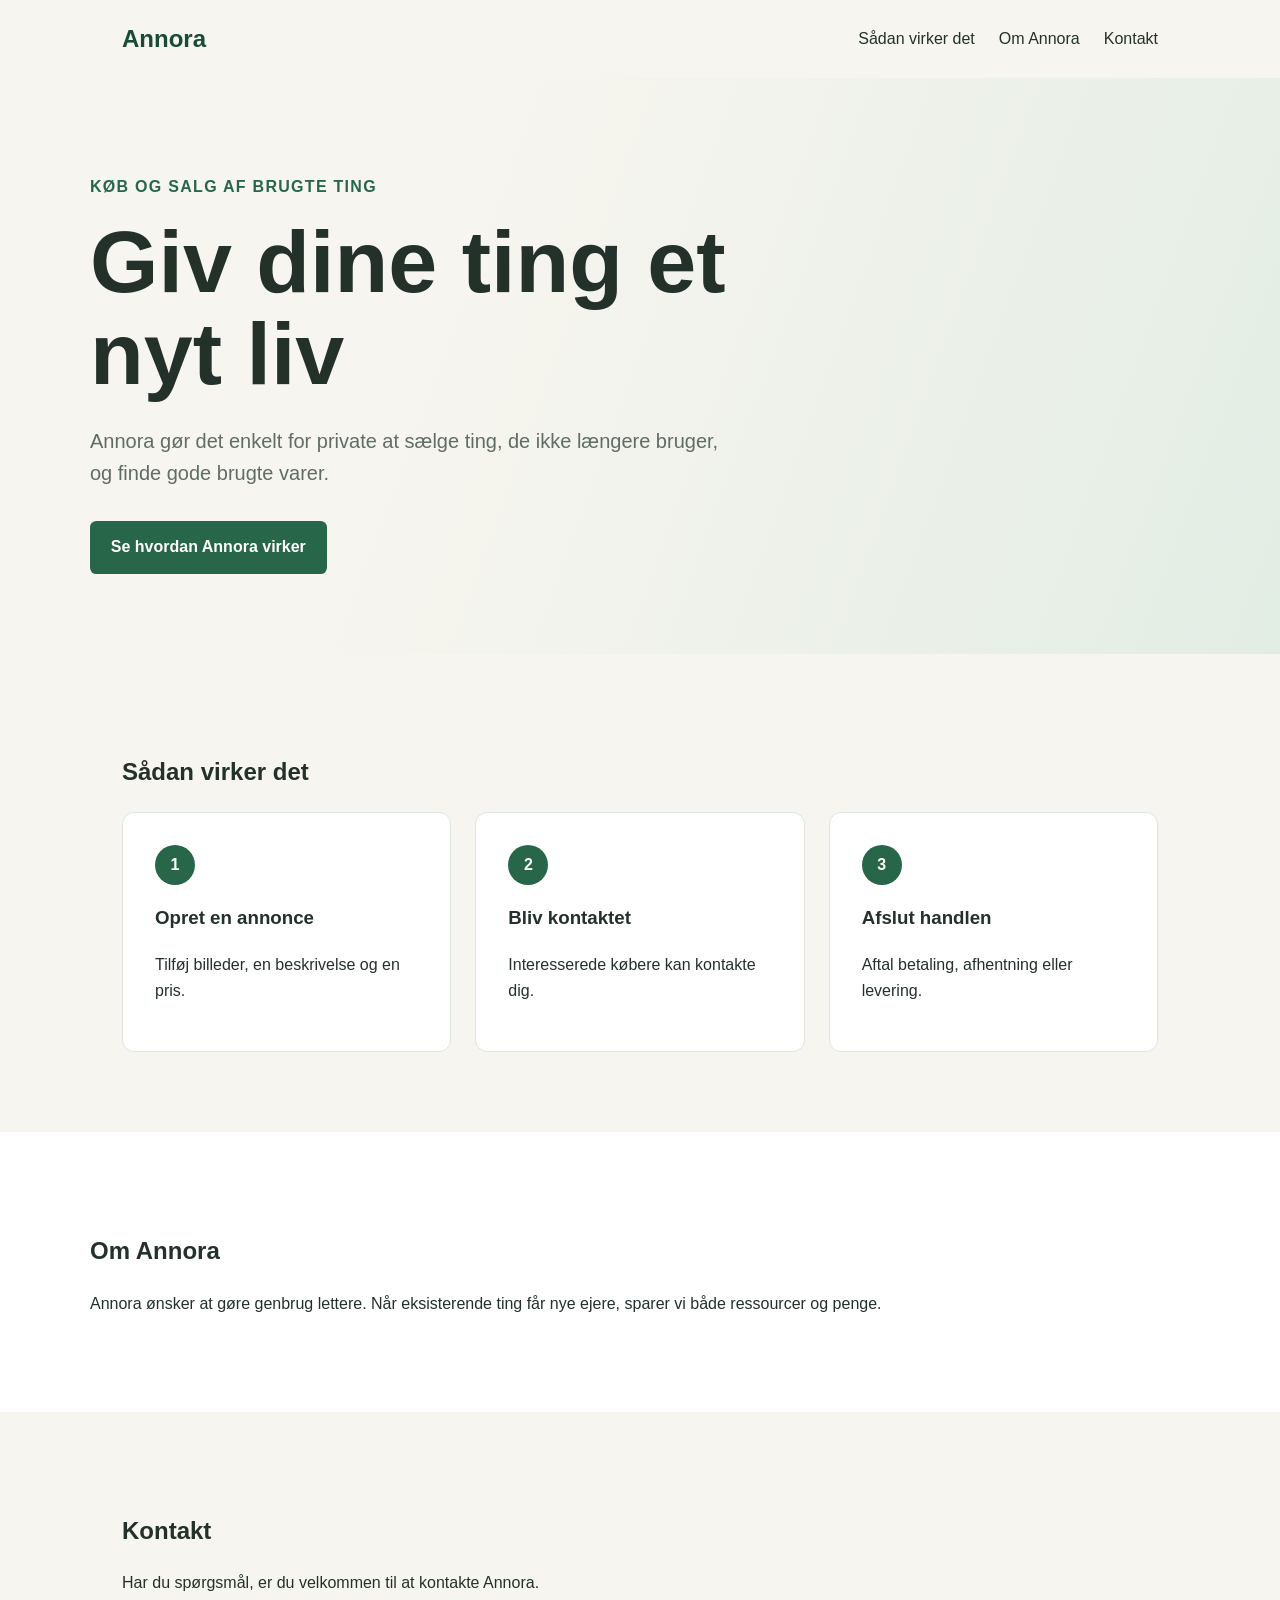
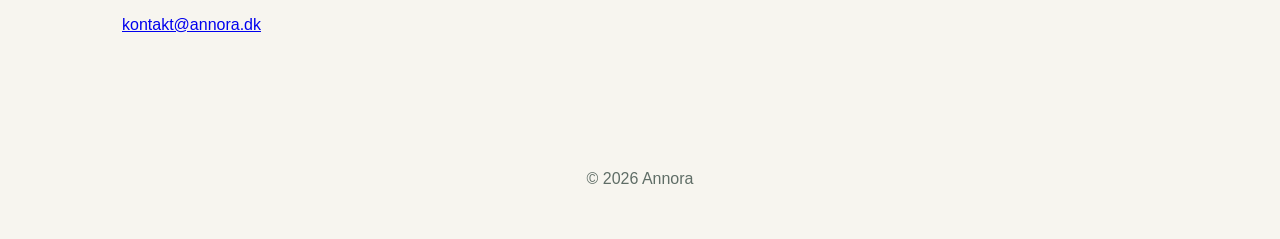
==== index.html @ 6b269a9b "Create initial Annora company website" ====
<!DOCTYPE html>
<html lang="da">
<head>
    <meta charset="utf-8">
    <meta name="viewport" content="width=device-width, initial-scale=1">
    <meta
        name="description"
        content="Annora hjælper private med at sælge og købe brugte ting."
    >

    <title>Annora – Giv tingene et nyt liv</title>

    <link rel="stylesheet" href="css/site.css">
    <script src="js/site.js" defer></script>
</head>

<body>
    <header class="site-header">
        <a class="logo" href="/">Annora</a>

        <nav aria-label="Hovednavigation">
            <a href="#how-it-works">Sådan virker det</a>
            <a href="#about">Om Annora</a>
            <a href="#contact">Kontakt</a>
        </nav>
    </header>

    <main>
        <section class="hero">
            <div>
                <p class="eyebrow">Køb og salg af brugte ting</p>

                <h1>Giv dine ting et nyt liv</h1>

                <p class="hero-text">
                    Annora gør det enkelt for private at sælge ting,
                    de ikke længere bruger, og finde gode brugte varer.
                </p>

                <a class="button" href="#how-it-works">
                    Se hvordan Annora virker
                </a>
            </div>
        </section>

        <section id="how-it-works" class="content-section">
            <h2>Sådan virker det</h2>

            <div class="steps">
                <article>
                    <span>1</span>
                    <h3>Opret en annonce</h3>
                    <p>Tilføj billeder, en beskrivelse og en pris.</p>
                </article>

                <article>
                    <span>2</span>
                    <h3>Bliv kontaktet</h3>
                    <p>Interesserede købere kan kontakte dig.</p>
                </article>

                <article>
                    <span>3</span>
                    <h3>Afslut handlen</h3>
                    <p>Aftal betaling, afhentning eller levering.</p>
                </article>
            </div>
        </section>

        <section id="about" class="content-section alternate">
            <h2>Om Annora</h2>

            <p>
                Annora ønsker at gøre genbrug lettere. Når eksisterende
                ting får nye ejere, sparer vi både ressourcer og penge.
            </p>
        </section>

        <section id="contact" class="content-section">
            <h2>Kontakt</h2>

            <p>
                Har du spørgsmål, er du velkommen til at kontakte Annora.
            </p>

            <a href="mailto:kontakt@annora.dk">kontakt@annora.dk</a>
        </section>
    </main>

    <footer>
        <p>&copy; <span id="year"></span> Annora</p>
    </footer>
</body>
</html>
---- css/site.css ----
:root {
    --background: #f7f5ef;
    --surface: #ffffff;
    --text: #24312b;
    --muted: #5f6d66;
    --primary: #28664a;
    --primary-dark: #194b35;
    --border: #dfe5e1;
}

* {
    box-sizing: border-box;
}

html {
    scroll-behavior: smooth;
}

body {
    margin: 0;
    color: var(--text);
    background: var(--background);
    font-family:
        Inter,
        Segoe UI,
        Arial,
        sans-serif;
    line-height: 1.6;
}

.site-header {
    display: flex;
    align-items: center;
    justify-content: space-between;
    max-width: 1100px;
    margin: auto;
    padding: 1.25rem 2rem;
}

.logo {
    color: var(--primary-dark);
    font-size: 1.5rem;
    font-weight: 750;
    text-decoration: none;
}

nav {
    display: flex;
    gap: 1.5rem;
}

nav a {
    color: var(--text);
    text-decoration: none;
}

nav a:hover {
    text-decoration: underline;
}

.hero {
    display: grid;
    align-items: center;
    min-height: 520px;
    padding: 5rem 2rem;
    background:
        linear-gradient(
            110deg,
            rgba(247, 245, 239, 1) 35%,
            rgba(221, 235, 225, 0.8)
        );
}

.hero > div {
    width: 100%;
    max-width: 1100px;
    margin: auto;
}

.eyebrow {
    color: var(--primary);
    font-weight: 700;
    text-transform: uppercase;
    letter-spacing: 0.08em;
}

h1 {
    max-width: 700px;
    margin: 0;
    font-size: clamp(2.8rem, 7vw, 5.5rem);
    line-height: 1.05;
}

.hero-text {
    max-width: 650px;
    margin: 1.5rem 0 2rem;
    color: var(--muted);
    font-size: 1.25rem;
}

.button {
    display: inline-block;
    padding: 0.85rem 1.3rem;
    border-radius: 0.4rem;
    color: white;
    background: var(--primary);
    font-weight: 700;
    text-decoration: none;
}

.button:hover {
    background: var(--primary-dark);
}

.content-section {
    max-width: 1100px;
    margin: auto;
    padding: 5rem 2rem;
}

.alternate {
    max-width: none;
    padding-right: max(2rem, calc((100% - 1100px) / 2));
    padding-left: max(2rem, calc((100% - 1100px) / 2));
    background: var(--surface);
}

.steps {
    display: grid;
    grid-template-columns: repeat(3, 1fr);
    gap: 1.5rem;
}

.steps article {
    padding: 2rem;
    border: 1px solid var(--border);
    border-radius: 0.75rem;
    background: var(--surface);
}

.steps span {
    display: grid;
    place-items: center;
    width: 2.5rem;
    height: 2.5rem;
    border-radius: 50%;
    color: white;
    background: var(--primary);
    font-weight: 700;
}

footer {
    padding: 2rem;
    color: var(--muted);
    text-align: center;
}

@media (max-width: 700px) {
    .site-header {
        align-items: flex-start;
        flex-direction: column;
        gap: 1rem;
    }

    nav {
        flex-wrap: wrap;
        gap: 0.75rem 1.25rem;
    }

    .steps {
        grid-template-columns: 1fr;
    }
}
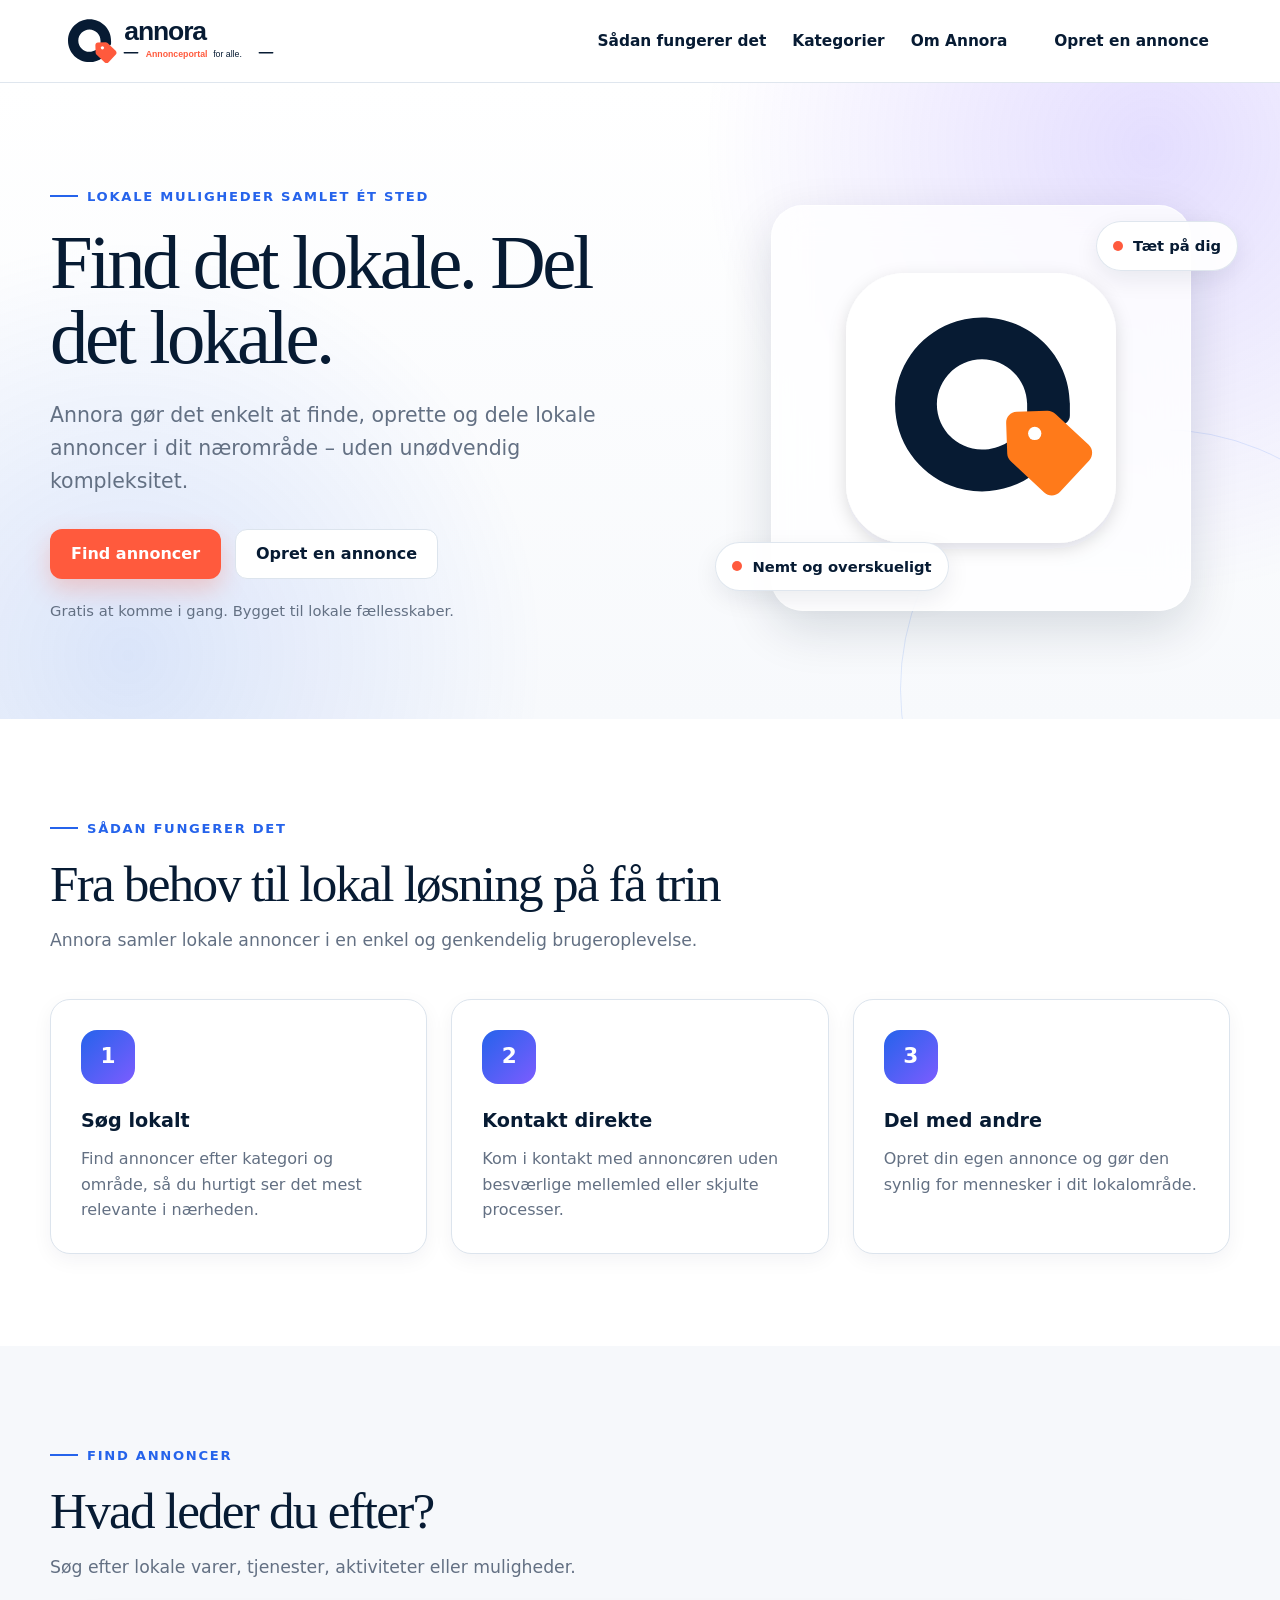
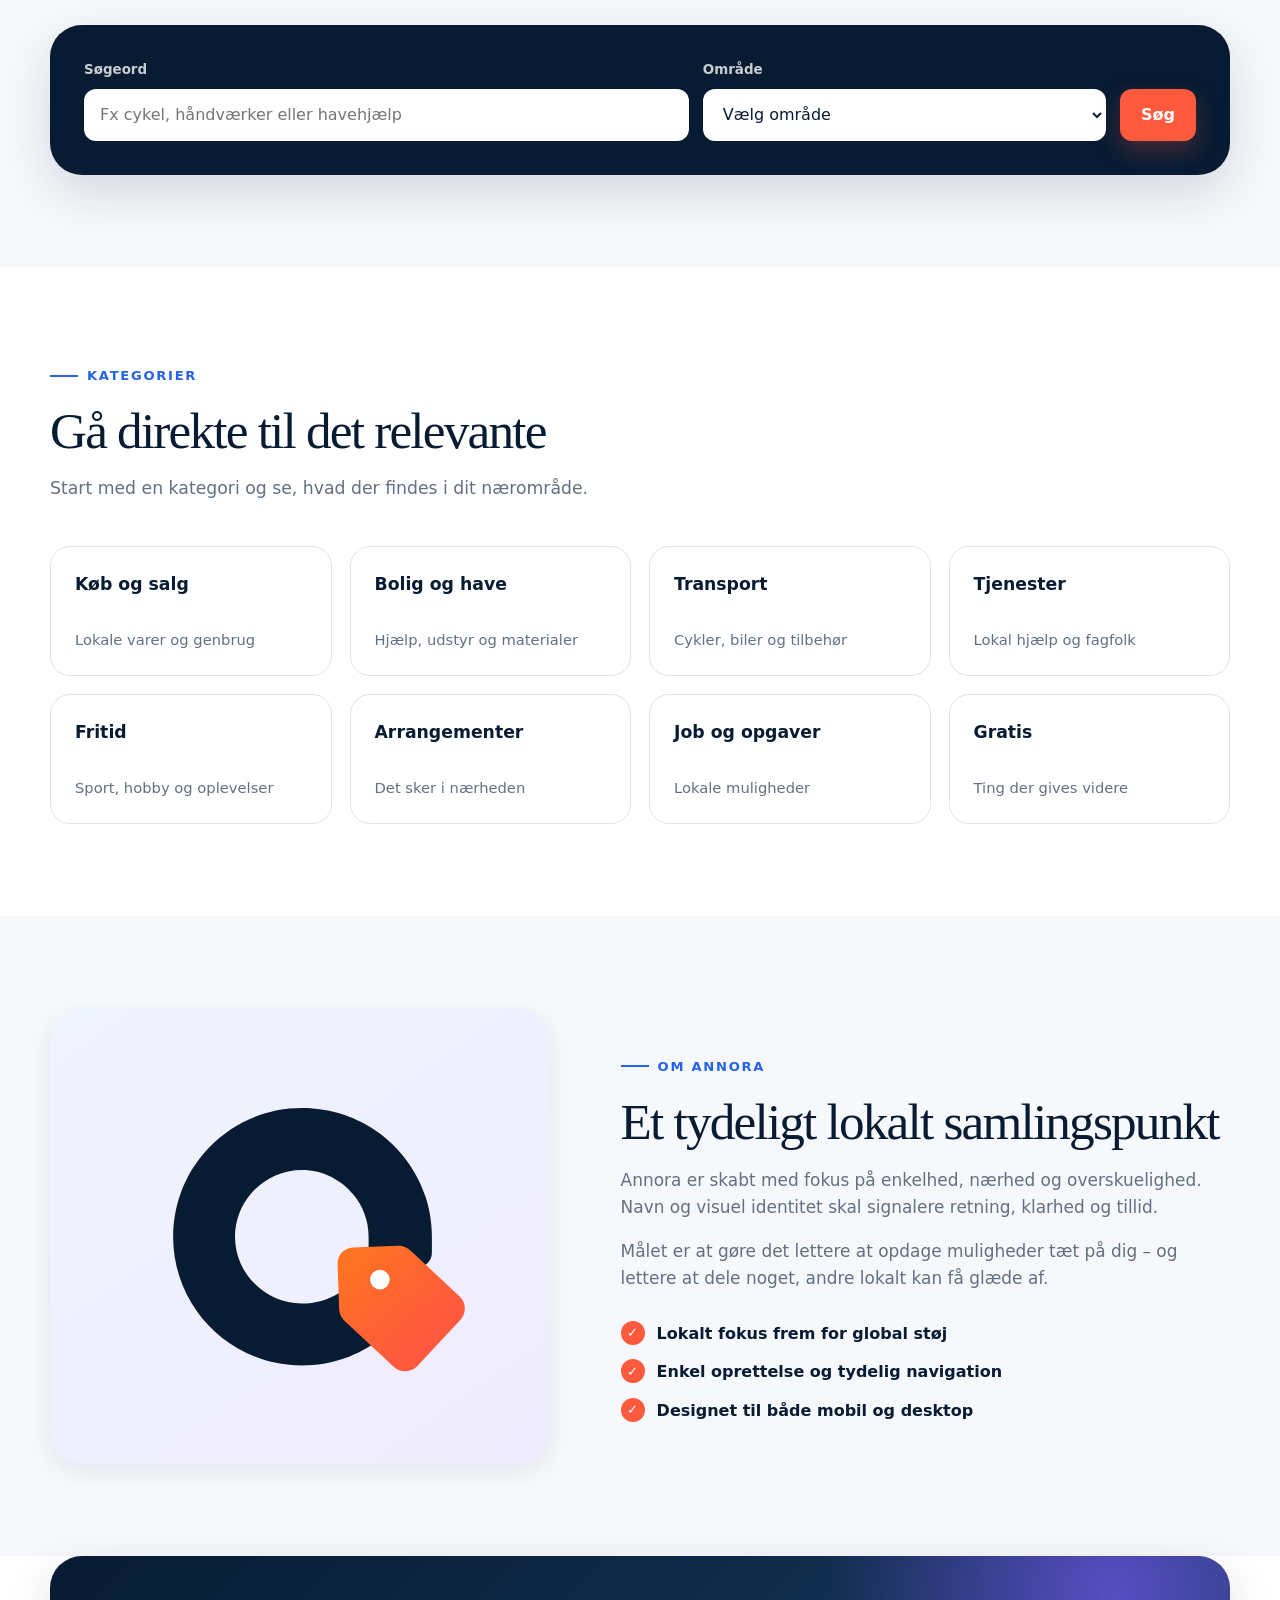
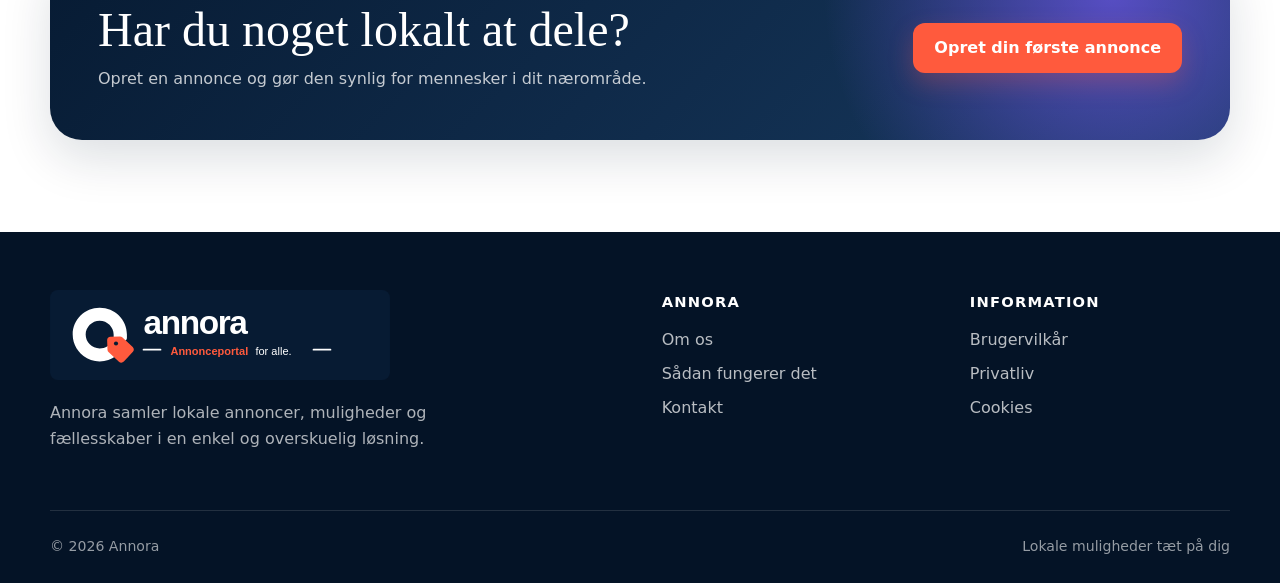
==== commit 88e096b7: "Add create listing page" ====
--- a/index.html
+++ b/index.html
@@ -3,92 +3,1262 @@
 <head>
     <meta charset="utf-8">
     <meta name="viewport" content="width=device-width, initial-scale=1">
+
+    <title>Annora – lokale annoncer tæt på dig</title>
+
     <meta
         name="description"
-        content="Annora hjælper private med at sælge og købe brugte ting."
-    >
-
-    <title>Annora – Giv tingene et nyt liv</title>
-
-    <link rel="stylesheet" href="css/site.css">
-    <script src="js/site.js" defer></script>
+        content="Annora gør det nemt at finde, oprette og dele lokale annoncer i dit nærområde.">
+    <meta name="theme-color" content="#071b33">
+
+    <link rel="icon" type="image/svg+xml" href="images/brand/annora-icon.svg">
+
+    <style>
+        :root {
+            --navy-950: #071b33;
+            --navy-900: #0d2748;
+            --navy-800: #17395f;
+            --blue-600: #2563eb;
+            --purple-500: #7c5cff;
+            --coral-500: #ff5a3d;
+            --coral-600: #e94b30;
+            --white: #ffffff;
+            --surface: #f6f8fb;
+            --surface-alt: #eef3f8;
+            --border: #dce4ed;
+            --text: #142235;
+            --muted: #637083;
+            --shadow-sm: 0 8px 24px rgba(7, 27, 51, 0.08);
+            --shadow-md: 0 18px 50px rgba(7, 27, 51, 0.14);
+            --radius-sm: 12px;
+            --radius-md: 20px;
+            --radius-lg: 32px;
+            --content-width: 1180px;
+        }
+
+        *,
+        *::before,
+        *::after {
+            box-sizing: border-box;
+        }
+
+        html {
+            scroll-behavior: smooth;
+        }
+
+        body {
+            margin: 0;
+            color: var(--text);
+            background: var(--white);
+            font-family:
+                Inter,
+                ui-sans-serif,
+                system-ui,
+                -apple-system,
+                BlinkMacSystemFont,
+                "Segoe UI",
+                sans-serif;
+            line-height: 1.6;
+        }
+
+        img {
+            display: block;
+            max-width: 100%;
+        }
+
+        a {
+            color: inherit;
+        }
+
+        button,
+        input,
+        select,
+        textarea {
+            font: inherit;
+        }
+
+        .container {
+            width: min(calc(100% - 40px), var(--content-width));
+            margin-inline: auto;
+        }
+
+        .skip-link {
+            position: fixed;
+            top: 12px;
+            left: 12px;
+            z-index: 1000;
+            padding: 10px 14px;
+            color: var(--white);
+            background: var(--navy-950);
+            border-radius: 8px;
+            transform: translateY(-160%);
+            transition: transform 0.2s ease;
+        }
+
+        .skip-link:focus {
+            transform: translateY(0);
+        }
+
+        .site-header {
+            position: sticky;
+            top: 0;
+            z-index: 100;
+            background: rgba(255, 255, 255, 0.94);
+            border-bottom: 1px solid rgba(220, 228, 237, 0.9);
+            backdrop-filter: blur(14px);
+        }
+
+        .header-inner {
+            min-height: 82px;
+            display: flex;
+            align-items: center;
+            justify-content: space-between;
+            gap: 28px;
+        }
+
+        .brand {
+            display: inline-flex;
+            align-items: center;
+            flex-shrink: 0;
+            text-decoration: none;
+        }
+
+        .brand-logo {
+            width: clamp(190px, 22vw, 270px);
+            height: auto;
+        }
+
+        .brand-icon {
+            display: none;
+            width: 48px;
+            height: 48px;
+        }
+
+        .main-nav {
+            display: flex;
+            align-items: center;
+            gap: 26px;
+        }
+
+        .main-nav a {
+            position: relative;
+            color: var(--navy-950);
+            font-size: 0.96rem;
+            font-weight: 700;
+            text-decoration: none;
+        }
+
+        .main-nav a:not(.button)::after {
+            content: "";
+            position: absolute;
+            right: 0;
+            bottom: -7px;
+            left: 0;
+            height: 2px;
+            background: var(--coral-500);
+            transform: scaleX(0);
+            transform-origin: center;
+            transition: transform 0.2s ease;
+        }
+
+        .main-nav a:hover::after,
+        .main-nav a:focus-visible::after {
+            transform: scaleX(1);
+        }
+
+        .menu-button {
+            display: none;
+            width: 46px;
+            height: 46px;
+            padding: 0;
+            border: 1px solid var(--border);
+            border-radius: 12px;
+            color: var(--navy-950);
+            background: var(--white);
+            cursor: pointer;
+        }
+
+        .menu-button span,
+        .menu-button::before,
+        .menu-button::after {
+            content: "";
+            display: block;
+            width: 22px;
+            height: 2px;
+            margin: 5px auto;
+            background: currentColor;
+            transition:
+                transform 0.2s ease,
+                opacity 0.2s ease;
+        }
+
+        .menu-button[aria-expanded="true"] span {
+            opacity: 0;
+        }
+
+        .menu-button[aria-expanded="true"]::before {
+            transform: translateY(7px) rotate(45deg);
+        }
+
+        .menu-button[aria-expanded="true"]::after {
+            transform: translateY(-7px) rotate(-45deg);
+        }
+
+        .button {
+            display: inline-flex;
+            min-height: 48px;
+            align-items: center;
+            justify-content: center;
+            gap: 10px;
+            padding: 11px 20px;
+            border: 1px solid transparent;
+            border-radius: 12px;
+            font-weight: 800;
+            text-decoration: none;
+            cursor: pointer;
+            transition:
+                transform 0.18s ease,
+                box-shadow 0.18s ease,
+                background-color 0.18s ease,
+                border-color 0.18s ease;
+        }
+
+        .button:hover {
+            transform: translateY(-2px);
+        }
+
+        .button-primary {
+            color: var(--white);
+            background: var(--coral-500);
+            box-shadow: 0 10px 24px rgba(255, 90, 61, 0.26);
+        }
+
+        .button-primary:hover {
+            background: var(--coral-600);
+            box-shadow: 0 14px 30px rgba(255, 90, 61, 0.34);
+        }
+
+        .button-secondary {
+            color: var(--navy-950);
+            background: var(--white);
+            border-color: var(--border);
+        }
+
+        .button-secondary:hover {
+            border-color: #b9c8d9;
+            box-shadow: var(--shadow-sm);
+        }
+
+        .hero {
+            position: relative;
+            overflow: hidden;
+            padding: 96px 0 82px;
+            background:
+                radial-gradient(circle at 90% 10%, rgba(124, 92, 255, 0.20), transparent 28rem),
+                radial-gradient(circle at 10% 90%, rgba(37, 99, 235, 0.14), transparent 26rem),
+                linear-gradient(180deg, #ffffff 0%, #f7f9fc 100%);
+        }
+
+        .hero::before {
+            content: "";
+            position: absolute;
+            inset: auto -140px -230px auto;
+            width: 520px;
+            height: 520px;
+            border: 1px solid rgba(37, 99, 235, 0.13);
+            border-radius: 50%;
+        }
+
+        .hero-grid {
+            position: relative;
+            display: grid;
+            grid-template-columns: minmax(0, 1.1fr) minmax(320px, 0.9fr);
+            align-items: center;
+            gap: 72px;
+        }
+
+        .eyebrow {
+            display: inline-flex;
+            align-items: center;
+            gap: 9px;
+            margin-bottom: 18px;
+            color: var(--blue-600);
+            font-size: 0.82rem;
+            font-weight: 900;
+            letter-spacing: 0.13em;
+            text-transform: uppercase;
+        }
+
+        .eyebrow::before {
+            content: "";
+            width: 28px;
+            height: 2px;
+            background: currentColor;
+        }
+
+        h1,
+        h2,
+        h3,
+        p {
+            margin-top: 0;
+        }
+
+        h1 {
+            max-width: 760px;
+            margin-bottom: 24px;
+            color: var(--navy-950);
+            font-family: Georgia, "Times New Roman", serif;
+            font-size: clamp(3rem, 6vw, 5.5rem);
+            font-weight: 500;
+            line-height: 0.98;
+            letter-spacing: -0.045em;
+        }
+
+        .hero-lead {
+            max-width: 660px;
+            margin-bottom: 32px;
+            color: var(--muted);
+            font-size: clamp(1.08rem, 2vw, 1.28rem);
+        }
+
+        .hero-actions {
+            display: flex;
+            flex-wrap: wrap;
+            gap: 14px;
+        }
+
+        .hero-note {
+            margin-top: 20px;
+            color: var(--muted);
+            font-size: 0.92rem;
+        }
+
+        .hero-visual {
+            position: relative;
+            display: grid;
+            place-items: center;
+            min-height: 430px;
+        }
+
+        .hero-card {
+            width: min(100%, 420px);
+            padding: 42px;
+            border: 1px solid rgba(255, 255, 255, 0.7);
+            border-radius: var(--radius-lg);
+            background: rgba(255, 255, 255, 0.78);
+            box-shadow: var(--shadow-md);
+            backdrop-filter: blur(18px);
+        }
+
+        .hero-card img {
+            width: 100%;
+            max-width: 320px;
+            margin-inline: auto;
+            border-radius: 25%;
+        }
+
+        .floating-tag {
+            position: absolute;
+            display: flex;
+            align-items: center;
+            gap: 10px;
+            padding: 12px 16px;
+            border: 1px solid rgba(220, 228, 237, 0.9);
+            border-radius: 999px;
+            background: rgba(255, 255, 255, 0.93);
+            box-shadow: var(--shadow-sm);
+            color: var(--navy-950);
+            font-size: 0.92rem;
+            font-weight: 800;
+        }
+
+        .floating-tag::before {
+            content: "";
+            width: 10px;
+            height: 10px;
+            border-radius: 50%;
+            background: var(--coral-500);
+        }
+
+        .floating-tag-top {
+            top: 28px;
+            right: -8px;
+        }
+
+        .floating-tag-bottom {
+            bottom: 32px;
+            left: -16px;
+        }
+
+        .section {
+            padding: 92px 0;
+        }
+
+        .section-alt {
+            background: var(--surface);
+        }
+
+        .section-heading {
+            max-width: 720px;
+            margin-bottom: 44px;
+        }
+
+        .section-heading h2 {
+            margin-bottom: 16px;
+            color: var(--navy-950);
+            font-family: Georgia, "Times New Roman", serif;
+            font-size: clamp(2.1rem, 4vw, 3.5rem);
+            font-weight: 500;
+            line-height: 1.06;
+            letter-spacing: -0.035em;
+        }
+
+        .section-heading p {
+            margin-bottom: 0;
+            color: var(--muted);
+            font-size: 1.08rem;
+        }
+
+        .feature-grid {
+            display: grid;
+            grid-template-columns: repeat(3, minmax(0, 1fr));
+            gap: 24px;
+        }
+
+        .feature-card {
+            padding: 30px;
+            border: 1px solid var(--border);
+            border-radius: var(--radius-md);
+            background: var(--white);
+            box-shadow: 0 6px 20px rgba(7, 27, 51, 0.05);
+        }
+
+        .feature-icon {
+            display: grid;
+            width: 54px;
+            height: 54px;
+            margin-bottom: 22px;
+            place-items: center;
+            border-radius: 16px;
+            color: var(--white);
+            background: linear-gradient(135deg, var(--blue-600), var(--purple-500));
+            font-size: 1.35rem;
+            font-weight: 900;
+        }
+
+        .feature-card h3 {
+            margin-bottom: 10px;
+            color: var(--navy-950);
+            font-size: 1.2rem;
+        }
+
+        .feature-card p {
+            margin-bottom: 0;
+            color: var(--muted);
+        }
+
+        .search-panel {
+            padding: 34px;
+            border-radius: var(--radius-lg);
+            background: var(--navy-950);
+            box-shadow: var(--shadow-md);
+        }
+
+        .search-form {
+            display: grid;
+            grid-template-columns: 1.5fr 1fr auto;
+            gap: 14px;
+        }
+
+        .field {
+            display: grid;
+            gap: 8px;
+        }
+
+        .field label {
+            color: rgba(255, 255, 255, 0.78);
+            font-size: 0.84rem;
+            font-weight: 800;
+        }
+
+        .field input,
+        .field select {
+            width: 100%;
+            min-height: 52px;
+            padding: 0 15px;
+            border: 1px solid rgba(255, 255, 255, 0.22);
+            border-radius: 12px;
+            outline: none;
+            color: var(--navy-950);
+            background: var(--white);
+        }
+
+        .field input:focus,
+        .field select:focus {
+            border-color: var(--purple-500);
+            box-shadow: 0 0 0 4px rgba(124, 92, 255, 0.2);
+        }
+
+        .search-form .button {
+            align-self: end;
+            min-height: 52px;
+        }
+
+        .categories {
+            display: grid;
+            grid-template-columns: repeat(4, minmax(0, 1fr));
+            gap: 18px;
+        }
+
+        .category-card {
+            display: flex;
+            min-height: 130px;
+            flex-direction: column;
+            justify-content: space-between;
+            padding: 24px;
+            border: 1px solid var(--border);
+            border-radius: var(--radius-md);
+            background: var(--white);
+            text-decoration: none;
+            transition:
+                transform 0.18s ease,
+                box-shadow 0.18s ease,
+                border-color 0.18s ease;
+        }
+
+        .category-card:hover {
+            transform: translateY(-4px);
+            border-color: #b7c7d9;
+            box-shadow: var(--shadow-sm);
+        }
+
+        .category-card strong {
+            color: var(--navy-950);
+            font-size: 1.08rem;
+        }
+
+        .category-card span {
+            color: var(--muted);
+            font-size: 0.92rem;
+        }
+
+        .about-grid {
+            display: grid;
+            grid-template-columns: minmax(0, 0.9fr) minmax(0, 1.1fr);
+            align-items: center;
+            gap: 72px;
+        }
+
+        .about-logo {
+            padding: 48px;
+            border-radius: var(--radius-lg);
+            background:
+                linear-gradient(145deg, rgba(37, 99, 235, 0.07), rgba(124, 92, 255, 0.12)),
+                var(--white);
+            box-shadow: var(--shadow-sm);
+        }
+
+        .about-logo img {
+            width: min(100%, 360px);
+            margin-inline: auto;
+        }
+
+        .about-copy h2 {
+            margin-bottom: 18px;
+            color: var(--navy-950);
+            font-family: Georgia, "Times New Roman", serif;
+            font-size: clamp(2.1rem, 4vw, 3.4rem);
+            font-weight: 500;
+            line-height: 1.06;
+            letter-spacing: -0.035em;
+        }
+
+        .about-copy p {
+            color: var(--muted);
+            font-size: 1.06rem;
+        }
+
+        .check-list {
+            display: grid;
+            gap: 13px;
+            margin: 28px 0 0;
+            padding: 0;
+            list-style: none;
+        }
+
+        .check-list li {
+            display: flex;
+            gap: 12px;
+            align-items: flex-start;
+            color: var(--navy-950);
+            font-weight: 700;
+        }
+
+        .check-list li::before {
+            content: "✓";
+            display: grid;
+            width: 24px;
+            height: 24px;
+            flex: 0 0 24px;
+            place-items: center;
+            border-radius: 50%;
+            color: var(--white);
+            background: var(--coral-500);
+            font-size: 0.82rem;
+        }
+
+        .cta {
+            padding: 0 0 92px;
+        }
+
+        .cta-panel {
+            display: grid;
+            grid-template-columns: minmax(0, 1fr) auto;
+            align-items: center;
+            gap: 32px;
+            padding: 48px;
+            border-radius: var(--radius-lg);
+            color: var(--white);
+            background:
+                radial-gradient(circle at 90% 20%, rgba(124, 92, 255, 0.65), transparent 18rem),
+                linear-gradient(135deg, var(--navy-950), var(--navy-800));
+            box-shadow: var(--shadow-md);
+        }
+
+        .cta-panel h2 {
+            margin-bottom: 10px;
+            font-family: Georgia, "Times New Roman", serif;
+            font-size: clamp(2rem, 4vw, 3rem);
+            font-weight: 500;
+            line-height: 1.08;
+        }
+
+        .cta-panel p {
+            max-width: 650px;
+            margin-bottom: 0;
+            color: rgba(255, 255, 255, 0.76);
+        }
+
+        .site-footer {
+            padding: 58px 0 26px;
+            color: var(--white);
+            background: #041326;
+        }
+
+        .footer-grid {
+            display: grid;
+            grid-template-columns: minmax(260px, 1.3fr) repeat(2, minmax(150px, 0.6fr));
+            gap: 48px;
+            padding-bottom: 42px;
+        }
+
+        .footer-brand img {
+            width: min(100%, 340px);
+            margin-bottom: 20px;
+        }
+
+        .footer-brand p {
+            max-width: 470px;
+            color: rgba(255, 255, 255, 0.68);
+        }
+
+        .footer-column h2 {
+            margin-bottom: 14px;
+            font-family: inherit;
+            font-size: 0.92rem;
+            letter-spacing: 0.08em;
+            text-transform: uppercase;
+        }
+
+        .footer-column a {
+            display: block;
+            margin: 8px 0;
+            color: rgba(255, 255, 255, 0.72);
+            text-decoration: none;
+        }
+
+        .footer-column a:hover {
+            color: var(--white);
+        }
+
+        .footer-bottom {
+            display: flex;
+            justify-content: space-between;
+            gap: 20px;
+            padding-top: 24px;
+            border-top: 1px solid rgba(255, 255, 255, 0.12);
+            color: rgba(255, 255, 255, 0.58);
+            font-size: 0.88rem;
+        }
+
+        :focus-visible {
+            outline: 3px solid rgba(37, 99, 235, 0.55);
+            outline-offset: 3px;
+        }
+
+        @media (max-width: 920px) {
+            .menu-button {
+                display: block;
+            }
+
+            .main-nav {
+                position: absolute;
+                top: calc(100% + 1px);
+                right: 0;
+                left: 0;
+                display: none;
+                flex-direction: column;
+                align-items: stretch;
+                gap: 0;
+                padding: 16px 20px 22px;
+                border-bottom: 1px solid var(--border);
+                background: var(--white);
+                box-shadow: var(--shadow-sm);
+            }
+
+            .main-nav[data-open="true"] {
+                display: flex;
+            }
+
+            .main-nav a {
+                padding: 13px 6px;
+            }
+
+            .main-nav .button {
+                margin-top: 8px;
+            }
+
+            .hero-grid,
+            .about-grid {
+                grid-template-columns: 1fr;
+            }
+
+            .hero-grid {
+                gap: 48px;
+            }
+
+            .hero-copy {
+                text-align: center;
+            }
+
+            .hero-copy h1,
+            .hero-lead {
+                margin-inline: auto;
+            }
+
+            .eyebrow {
+                justify-content: center;
+            }
+
+            .hero-actions {
+                justify-content: center;
+            }
+
+            .feature-grid {
+                grid-template-columns: 1fr;
+            }
+
+            .categories {
+                grid-template-columns: repeat(2, minmax(0, 1fr));
+            }
+
+            .search-form {
+                grid-template-columns: 1fr 1fr;
+            }
+
+            .search-form .button {
+                grid-column: 1 / -1;
+            }
+
+            .cta-panel {
+                grid-template-columns: 1fr;
+            }
+
+            .footer-grid {
+                grid-template-columns: 1fr 1fr;
+            }
+
+            .footer-brand {
+                grid-column: 1 / -1;
+            }
+        }
+
+        @media (max-width: 620px) {
+            .container {
+                width: min(calc(100% - 28px), var(--content-width));
+            }
+
+            .header-inner {
+                min-height: 70px;
+            }
+
+            .brand-logo {
+                display: none;
+            }
+
+            .brand-icon {
+                display: block;
+            }
+
+            .hero {
+                padding: 72px 0 62px;
+            }
+
+            h1 {
+                font-size: clamp(2.65rem, 14vw, 4rem);
+            }
+
+            .hero-card {
+                padding: 28px;
+            }
+
+            .floating-tag {
+                position: static;
+                width: max-content;
+                max-width: 100%;
+                margin: 14px auto 0;
+            }
+
+            .hero-visual {
+                min-height: 0;
+            }
+
+            .section {
+                padding: 72px 0;
+            }
+
+            .search-panel {
+                padding: 24px;
+            }
+
+            .search-form,
+            .categories {
+                grid-template-columns: 1fr;
+            }
+
+            .about-logo {
+                padding: 30px;
+            }
+
+            .cta {
+                padding-bottom: 72px;
+            }
+
+            .cta-panel {
+                padding: 34px 26px;
+            }
+
+            .footer-grid {
+                grid-template-columns: 1fr;
+            }
+
+            .footer-brand {
+                grid-column: auto;
+            }
+
+            .footer-bottom {
+                flex-direction: column;
+            }
+        }
+
+        @media (prefers-reduced-motion: reduce) {
+            html {
+                scroll-behavior: auto;
+            }
+
+            *,
+            *::before,
+            *::after {
+                scroll-behavior: auto !important;
+                transition-duration: 0.01ms !important;
+                animation-duration: 0.01ms !important;
+                animation-iteration-count: 1 !important;
+            }
+        }
+    </style>
 </head>
 
 <body>
+    <a class="skip-link" href="#main-content">Gå til indhold</a>
+
     <header class="site-header">
-        <a class="logo" href="/">Annora</a>
-
-        <nav aria-label="Hovednavigation">
-            <a href="#how-it-works">Sådan virker det</a>
-            <a href="#about">Om Annora</a>
-            <a href="#contact">Kontakt</a>
-        </nav>
+        <div class="container header-inner">
+            <a class="brand" href="#" aria-label="Annora – gå til forsiden">
+                <img
+                    class="brand-logo"
+                    src="images/brand/annora-horizontal.svg"
+                    alt="Annora">
+                <img
+                    class="brand-icon"
+                    src="images/brand/annora-icon.svg"
+                    alt=""
+                    aria-hidden="true">
+            </a>
+
+            <button
+                class="menu-button"
+                type="button"
+                aria-label="Åbn menu"
+                aria-expanded="false"
+                aria-controls="main-navigation">
+                <span></span>
+            </button>
+
+            <nav
+                id="main-navigation"
+                class="main-nav"
+                aria-label="Primær navigation"
+                data-open="false">
+                <a href="#saadan-fungerer-det">Sådan fungerer det</a>
+                <a href="#kategorier">Kategorier</a>
+                <a href="#om-annora">Om Annora</a>
+<a class="button" href="opret-annonce.html">
+    Opret en annonce
+</a>				
+            </nav>
+        </div>
     </header>
 
-    <main>
-        <section class="hero">
-            <div>
-                <p class="eyebrow">Køb og salg af brugte ting</p>
-
-                <h1>Giv dine ting et nyt liv</h1>
-
-                <p class="hero-text">
-                    Annora gør det enkelt for private at sælge ting,
-                    de ikke længere bruger, og finde gode brugte varer.
-                </p>
-
-                <a class="button" href="#how-it-works">
-                    Se hvordan Annora virker
-                </a>
+    <main id="main-content">
+        <section class="hero" aria-labelledby="hero-title">
+            <div class="container hero-grid">
+                <div class="hero-copy">
+                    <div class="eyebrow">Lokale muligheder samlet ét sted</div>
+
+                    <h1 id="hero-title">
+                        Find det lokale. Del det lokale.
+                    </h1>
+
+                    <p class="hero-lead">
+                        Annora gør det enkelt at finde, oprette og dele lokale
+                        annoncer i dit nærområde – uden unødvendig kompleksitet.
+                    </p>
+
+                    <div class="hero-actions">
+                        <a class="button button-primary" href="#find-annoncer">
+                            Find annoncer
+                        </a>
+
+                        <a class="button button-secondary" href="opret-annonce.html">
+                            Opret en annonce
+                        </a>
+                    </div>
+
+                    <p class="hero-note">
+                        Gratis at komme i gang. Bygget til lokale fællesskaber.
+                    </p>
+                </div>
+
+                <div class="hero-visual" aria-hidden="true">
+                    <div class="hero-card">
+                        <img
+                            src="images/brand/annora-app-icon.svg"
+                            alt="">
+                    </div>
+
+                    <div class="floating-tag floating-tag-top">
+                        Tæt på dig
+                    </div>
+
+                    <div class="floating-tag floating-tag-bottom">
+                        Nemt og overskueligt
+                    </div>
+                </div>
             </div>
         </section>
 
-        <section id="how-it-works" class="content-section">
-            <h2>Sådan virker det</h2>
-
-            <div class="steps">
-                <article>
-                    <span>1</span>
-                    <h3>Opret en annonce</h3>
-                    <p>Tilføj billeder, en beskrivelse og en pris.</p>
-                </article>
-
-                <article>
-                    <span>2</span>
-                    <h3>Bliv kontaktet</h3>
-                    <p>Interesserede købere kan kontakte dig.</p>
-                </article>
-
-                <article>
-                    <span>3</span>
-                    <h3>Afslut handlen</h3>
-                    <p>Aftal betaling, afhentning eller levering.</p>
-                </article>
+        <section
+            id="saadan-fungerer-det"
+            class="section"
+            aria-labelledby="how-title">
+            <div class="container">
+                <div class="section-heading">
+                    <div class="eyebrow">Sådan fungerer det</div>
+
+                    <h2 id="how-title">
+                        Fra behov til lokal løsning på få trin
+                    </h2>
+
+                    <p>
+                        Annora samler lokale annoncer i en enkel og genkendelig
+                        brugeroplevelse.
+                    </p>
+                </div>
+
+                <div class="feature-grid">
+                    <article class="feature-card">
+                        <div class="feature-icon" aria-hidden="true">1</div>
+                        <h3>Søg lokalt</h3>
+                        <p>
+                            Find annoncer efter kategori og område, så du hurtigt
+                            ser det mest relevante i nærheden.
+                        </p>
+                    </article>
+
+                    <article class="feature-card">
+                        <div class="feature-icon" aria-hidden="true">2</div>
+                        <h3>Kontakt direkte</h3>
+                        <p>
+                            Kom i kontakt med annoncøren uden besværlige mellemled
+                            eller skjulte processer.
+                        </p>
+                    </article>
+
+                    <article class="feature-card">
+                        <div class="feature-icon" aria-hidden="true">3</div>
+                        <h3>Del med andre</h3>
+                        <p>
+                            Opret din egen annonce og gør den synlig for mennesker
+                            i dit lokalområde.
+                        </p>
+                    </article>
+                </div>
             </div>
         </section>
 
-        <section id="about" class="content-section alternate">
-            <h2>Om Annora</h2>
-
-            <p>
-                Annora ønsker at gøre genbrug lettere. Når eksisterende
-                ting får nye ejere, sparer vi både ressourcer og penge.
-            </p>
+        <section
+            id="find-annoncer"
+            class="section section-alt"
+            aria-labelledby="search-title">
+            <div class="container">
+                <div class="section-heading">
+                    <div class="eyebrow">Find annoncer</div>
+
+                    <h2 id="search-title">
+                        Hvad leder du efter?
+                    </h2>
+
+                    <p>
+                        Søg efter lokale varer, tjenester, aktiviteter eller
+                        muligheder.
+                    </p>
+                </div>
+
+                <div class="search-panel">
+                    <form
+                        class="search-form"
+                        action="#"
+                        method="get"
+                        onsubmit="return false;">
+                        <div class="field">
+                            <label for="search-query">Søgeord</label>
+                            <input
+                                id="search-query"
+                                name="q"
+                                type="search"
+                                placeholder="Fx cykel, håndværker eller havehjælp">
+                        </div>
+
+                        <div class="field">
+                            <label for="search-area">Område</label>
+                            <select id="search-area" name="area">
+                                <option value="">Vælg område</option>
+                                <option value="dragoer">Dragør</option>
+                                <option value="amager">Amager</option>
+                                <option value="koebenhavn">København</option>
+                                <option value="andet">Andet område</option>
+                            </select>
+                        </div>
+
+                        <button class="button button-primary" type="submit">
+                            Søg
+                        </button>
+                    </form>
+                </div>
+            </div>
         </section>
 
-        <section id="contact" class="content-section">
-            <h2>Kontakt</h2>
-
-            <p>
-                Har du spørgsmål, er du velkommen til at kontakte Annora.
-            </p>
-
-            <a href="mailto:kontakt@annora.dk">kontakt@annora.dk</a>
+        <section
+            id="kategorier"
+            class="section"
+            aria-labelledby="categories-title">
+            <div class="container">
+                <div class="section-heading">
+                    <div class="eyebrow">Kategorier</div>
+
+                    <h2 id="categories-title">
+                        Gå direkte til det relevante
+                    </h2>
+
+                    <p>
+                        Start med en kategori og se, hvad der findes i dit
+                        nærområde.
+                    </p>
+                </div>
+
+                <div class="categories">
+                    <a class="category-card" href="#">
+                        <strong>Køb og salg</strong>
+                        <span>Lokale varer og genbrug</span>
+                    </a>
+
+                    <a class="category-card" href="#">
+                        <strong>Bolig og have</strong>
+                        <span>Hjælp, udstyr og materialer</span>
+                    </a>
+
+                    <a class="category-card" href="#">
+                        <strong>Transport</strong>
+                        <span>Cykler, biler og tilbehør</span>
+                    </a>
+
+                    <a class="category-card" href="#">
+                        <strong>Tjenester</strong>
+                        <span>Lokal hjælp og fagfolk</span>
+                    </a>
+
+                    <a class="category-card" href="#">
+                        <strong>Fritid</strong>
+                        <span>Sport, hobby og oplevelser</span>
+                    </a>
+
+                    <a class="category-card" href="#">
+                        <strong>Arrangementer</strong>
+                        <span>Det sker i nærheden</span>
+                    </a>
+
+                    <a class="category-card" href="#">
+                        <strong>Job og opgaver</strong>
+                        <span>Lokale muligheder</span>
+                    </a>
+
+                    <a class="category-card" href="#">
+                        <strong>Gratis</strong>
+                        <span>Ting der gives videre</span>
+                    </a>
+                </div>
+            </div>
+        </section>
+
+        <section
+            id="om-annora"
+            class="section section-alt"
+            aria-labelledby="about-title">
+            <div class="container about-grid">
+                <div class="about-logo">
+                    <img
+                        src="images/brand/annora-icon.svg"
+                        alt="Annoras kompas- og stjerneikon">
+                </div>
+
+                <div class="about-copy">
+                    <div class="eyebrow">Om Annora</div>
+
+                    <h2 id="about-title">
+                        Et tydeligt lokalt samlingspunkt
+                    </h2>
+
+                    <p>
+                        Annora er skabt med fokus på enkelhed, nærhed og
+                        overskuelighed. Navn og visuel identitet skal signalere
+                        retning, klarhed og tillid.
+                    </p>
+
+                    <p>
+                        Målet er at gøre det lettere at opdage muligheder tæt på
+                        dig – og lettere at dele noget, andre lokalt kan få glæde
+                        af.
+                    </p>
+
+                    <ul class="check-list">
+                        <li>Lokalt fokus frem for global støj</li>
+                        <li>Enkel oprettelse og tydelig navigation</li>
+                        <li>Designet til både mobil og desktop</li>
+                    </ul>
+                </div>
+            </div>
+        </section>
+
+        <section id="opret-annonce" class="cta">
+            <div class="container">
+                <div class="cta-panel">
+                    <div>
+                        <h2>Har du noget lokalt at dele?</h2>
+                        <p>
+                            Opret en annonce og gør den synlig for mennesker i
+                            dit nærområde.
+                        </p>
+                    </div>
+
+                    <a class="button button-primary" href="#">
+                        Opret din første annonce
+                    </a>
+                </div>
+            </div>
         </section>
     </main>
 
-    <footer>
-        <p>&copy; <span id="year"></span> Annora</p>
+    <footer class="site-footer">
+        <div class="container">
+            <div class="footer-grid">
+                <div class="footer-brand">
+                    <img
+                        src="images/brand/annora-horizontal-dark-bg.svg"
+                        alt="Annora">
+
+                    <p>
+                        Annora samler lokale annoncer, muligheder og fællesskaber
+                        i en enkel og overskuelig løsning.
+                    </p>
+                </div>
+
+                <div class="footer-column">
+                    <h2>Annora</h2>
+                    <a href="#om-annora">Om os</a>
+                    <a href="#saadan-fungerer-det">Sådan fungerer det</a>
+                    <a href="#">Kontakt</a>
+                </div>
+
+                <div class="footer-column">
+                    <h2>Information</h2>
+                    <a href="#">Brugervilkår</a>
+                    <a href="#">Privatliv</a>
+                    <a href="#">Cookies</a>
+                </div>
+            </div>
+
+            <div class="footer-bottom">
+                <span>&copy; <span id="current-year">2026</span> Annora</span>
+                <span>Lokale muligheder tæt på dig</span>
+            </div>
+        </div>
     </footer>
+
+    <script>
+        (() => {
+            const menuButton = document.querySelector(".menu-button");
+            const navigation = document.querySelector(".main-nav");
+            const navigationLinks = navigation.querySelectorAll("a");
+
+            function setMenuState(open) {
+                menuButton.setAttribute("aria-expanded", String(open));
+                menuButton.setAttribute(
+                    "aria-label",
+                    open ? "Luk menu" : "Åbn menu"
+                );
+                navigation.dataset.open = String(open);
+            }
+
+            menuButton.addEventListener("click", () => {
+                const isOpen =
+                    menuButton.getAttribute("aria-expanded") === "true";
+
+                setMenuState(!isOpen);
+            });
+
+            navigationLinks.forEach((link) => {
+                link.addEventListener("click", () => setMenuState(false));
+            });
+
+            window.addEventListener("resize", () => {
+                if (window.innerWidth > 920) {
+                    setMenuState(false);
+                }
+            });
+
+            document.getElementById("current-year").textContent =
+                new Date().getFullYear();
+        })();
+    </script>
 </body>
 </html>
